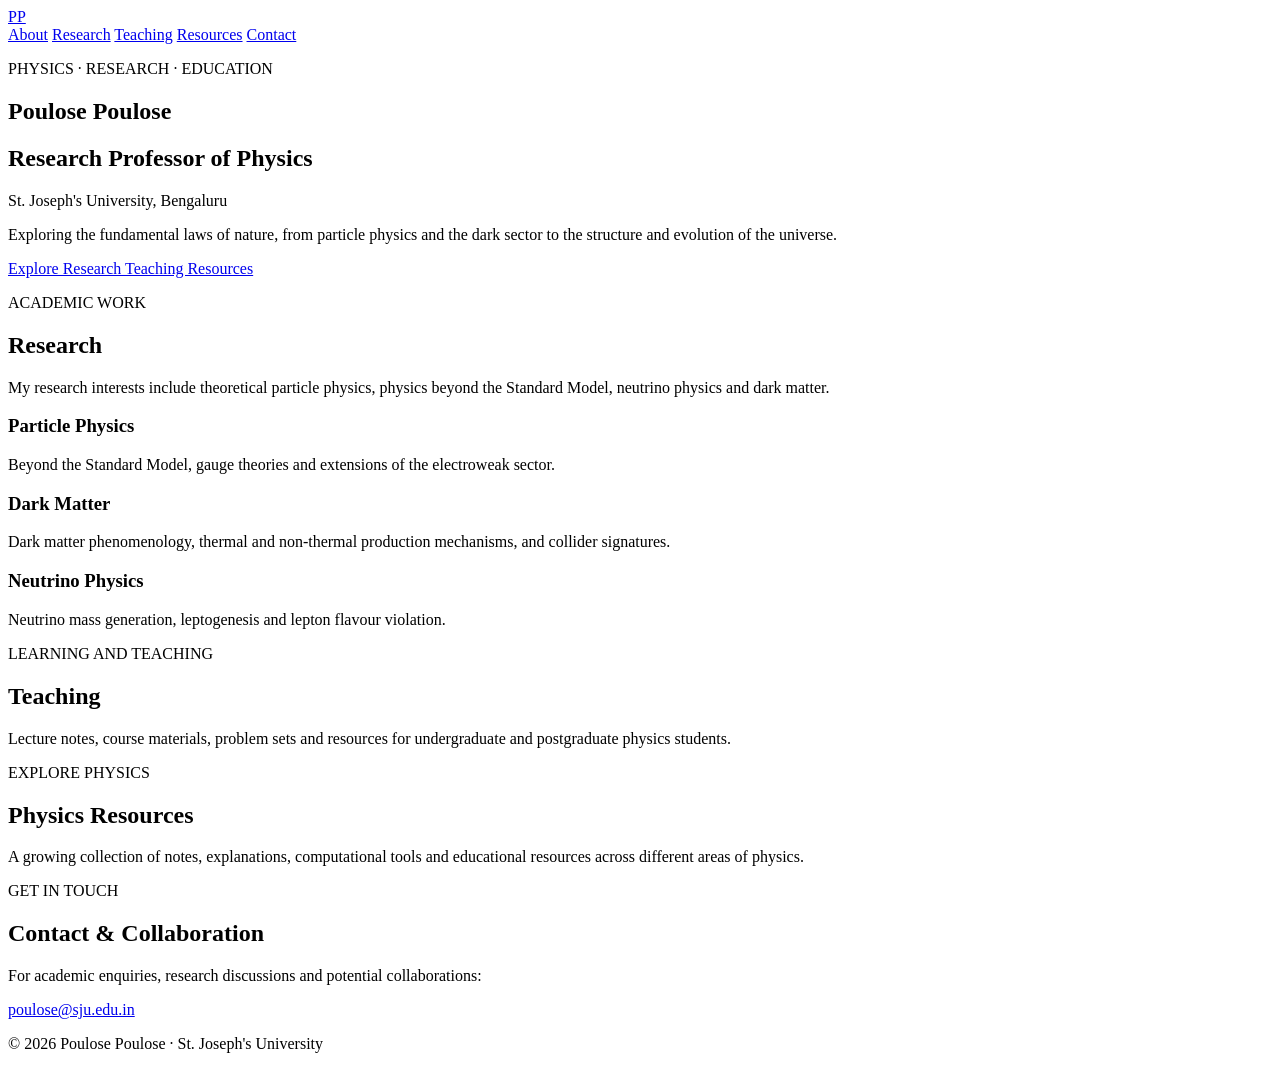
==== index.html @ 9ba7536d "Create index.html" ====
<!DOCTYPE html>
<html lang="en">

<head>
    <meta charset="UTF-8">
    <meta name="viewport"
          content="width=device-width, initial-scale=1.0">

    <title>Poulose Poulose | Physics</title>

    <meta name="description"
          content="Academic website of Poulose Poulose,
          Research Professor of Physics at St. Joseph's University,
          Bengaluru.">

    <link rel="stylesheet" href="style.css">
</head>

<body>

    <header>
        <nav class="navbar">
            <a href="index.html" class="logo">PP</a>

            <div class="nav-links">
                <a href="#about">About</a>
                <a href="#research">Research</a>
                <a href="#teaching">Teaching</a>
                <a href="#resources">Resources</a>
                <a href="#contact">Contact</a>
            </div>
        </nav>
    </header>

    <main>

        <section class="hero" id="about">

            <p class="eyebrow">PHYSICS · RESEARCH · EDUCATION</p>

            <h1>Poulose Poulose</h1>

            <h2>Research Professor of Physics</h2>

            <p class="affiliation">
                St. Joseph's University, Bengaluru
            </p>

            <p class="intro">
                Exploring the fundamental laws of nature,
                from particle physics and the dark sector
                to the structure and evolution of the universe.
            </p>

            <div class="hero-links">
                <a href="#research" class="primary-button">
                    Explore Research
                </a>
                <a href="#teaching" class="secondary-button">
                    Teaching Resources
                </a>
            </div>

        </section>

        <section class="content-section" id="research">

            <p class="eyebrow">ACADEMIC WORK</p>
            <h2>Research</h2>

            <p>
                My research interests include theoretical particle
                physics, physics beyond the Standard Model,
                neutrino physics and dark matter.
            </p>

            <div class="card-grid">

                <article class="info-card">
                    <h3>Particle Physics</h3>
                    <p>
                        Beyond the Standard Model, gauge theories
                        and extensions of the electroweak sector.
                    </p>
                </article>

                <article class="info-card">
                    <h3>Dark Matter</h3>
                    <p>
                        Dark matter phenomenology, thermal and
                        non-thermal production mechanisms,
                        and collider signatures.
                    </p>
                </article>

                <article class="info-card">
                    <h3>Neutrino Physics</h3>
                    <p>
                        Neutrino mass generation, leptogenesis
                        and lepton flavour violation.
                    </p>
                </article>

            </div>

        </section>

        <section class="content-section alternate"
                 id="teaching">

            <p class="eyebrow">LEARNING AND TEACHING</p>
            <h2>Teaching</h2>

            <p>
                Lecture notes, course materials, problem sets
                and resources for undergraduate and postgraduate
                physics students.
            </p>

        </section>

        <section class="content-section" id="resources">

            <p class="eyebrow">EXPLORE PHYSICS</p>
            <h2>Physics Resources</h2>

            <p>
                A growing collection of notes, explanations,
                computational tools and educational resources
                across different areas of physics.
            </p>

        </section>

        <section class="content-section alternate"
                 id="contact">

            <p class="eyebrow">GET IN TOUCH</p>
            <h2>Contact & Collaboration</h2>

            <p>
                For academic enquiries, research discussions
                and potential collaborations:
            </p>

            <p>
                <a href="mailto:poulose@sju.edu.in">
                    poulose@sju.edu.in
                </a>
            </p>

        </section>

    </main>

    <footer>
        <p>
            © 2026 Poulose Poulose · St. Joseph's University
        </p>
    </footer>

</body>
</html>
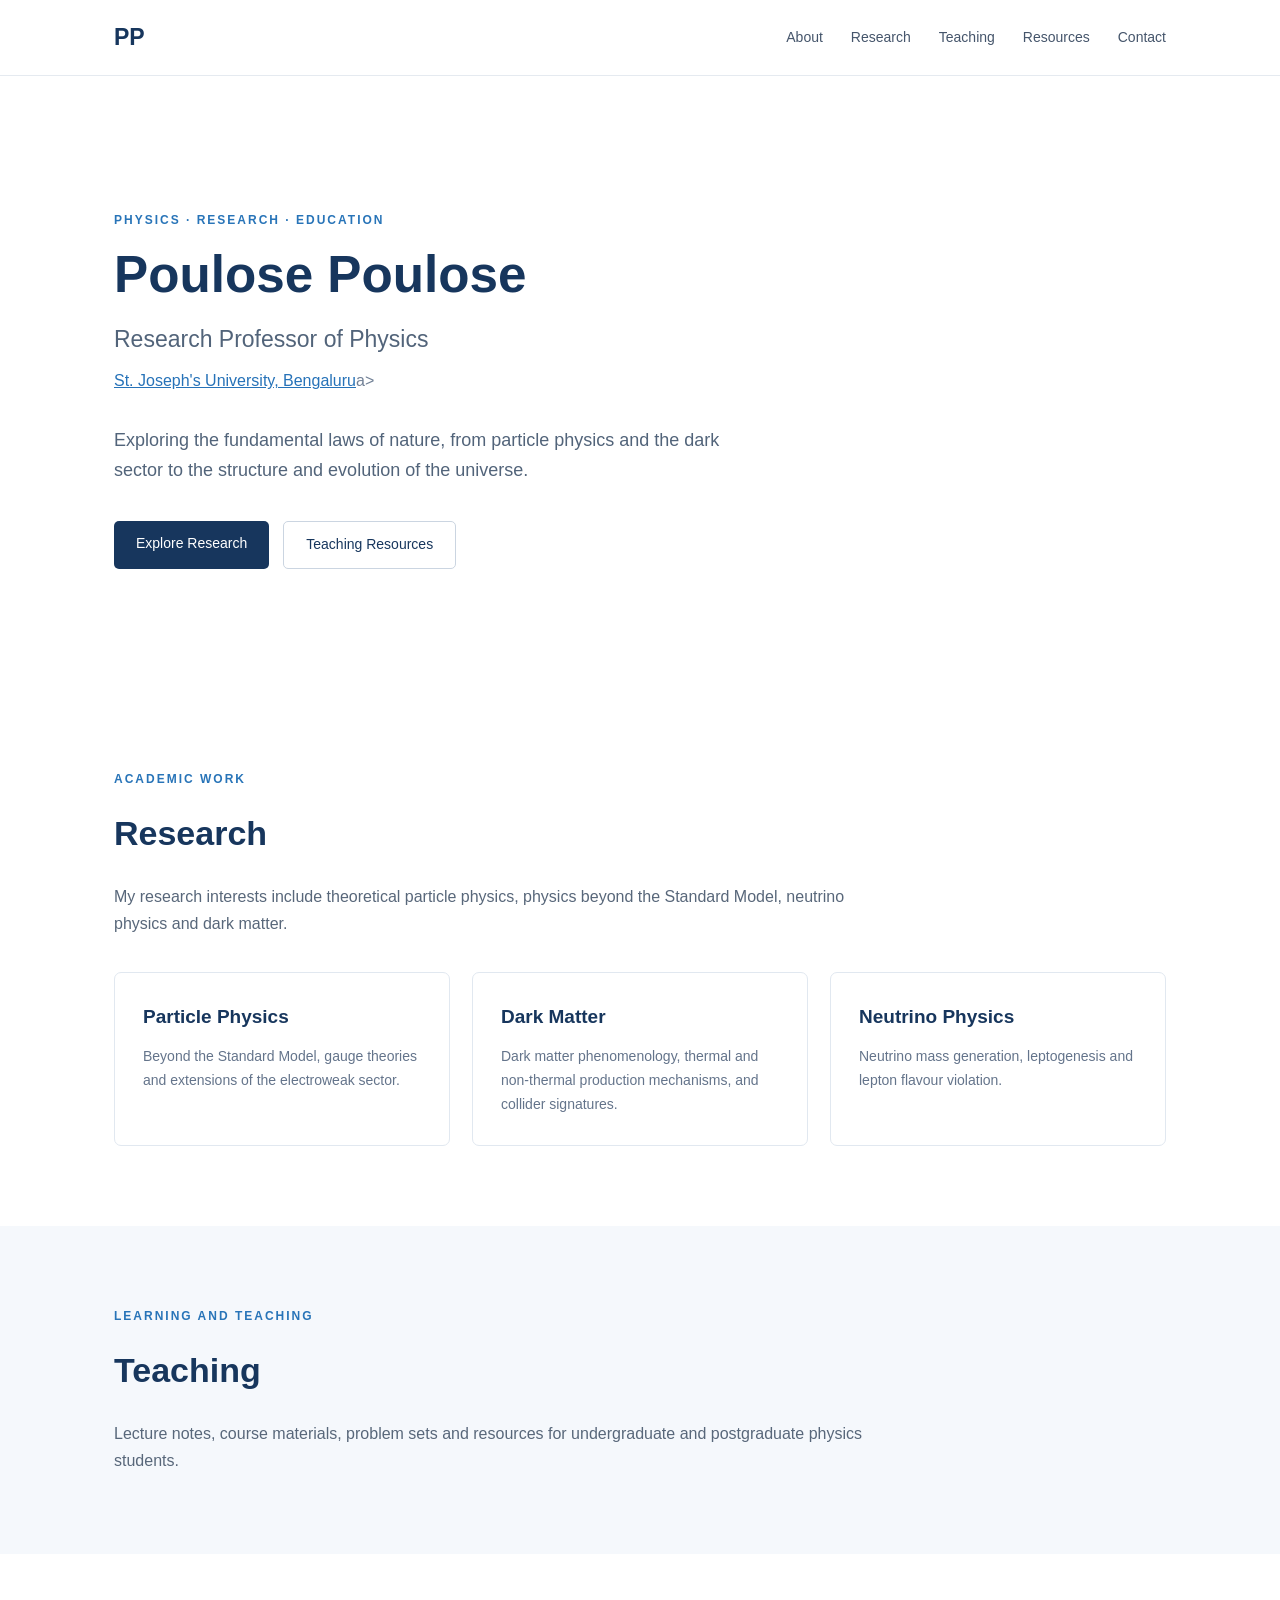
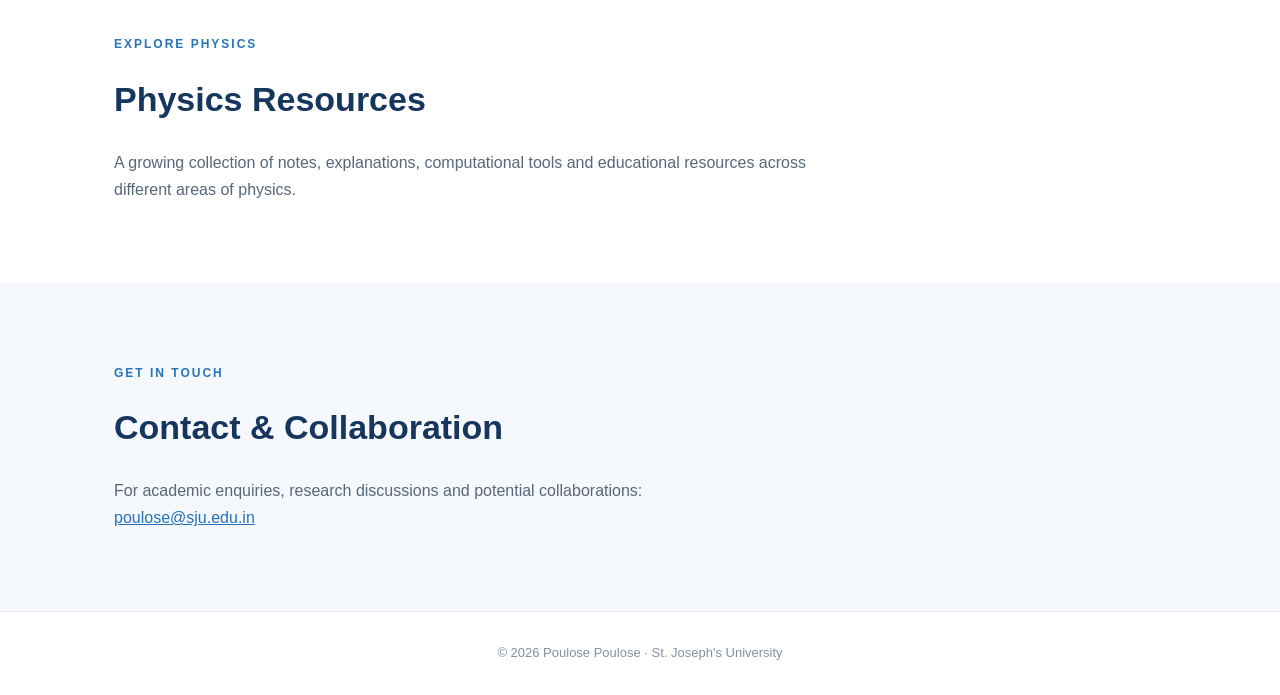
==== commit 8111404f: "Update index.html" ====
--- a/index.html
+++ b/index.html
@@ -44,7 +44,7 @@
             <h2>Research Professor of Physics</h2>
 
             <p class="affiliation">
-                St. Joseph's University, Bengaluru
+                <a href="https://www.sju.edu.in/school-of-physical-sciences/department-of-physics/department-of-physics"> St. Joseph's University, Bengaluru</a>a>
             </p>
 
             <p class="intro">
--- a/style.css
+++ b/style.css
@@ -0,0 +1,230 @@
+
+/* General settings */
+
+* {
+    margin: 0;
+    padding: 0;
+    box-sizing: border-box;
+}
+
+html {
+    scroll-behavior: smooth;
+}
+
+body {
+    font-family: -apple-system, BlinkMacSystemFont,
+                 "Segoe UI", sans-serif;
+    color: #263449;
+    background: #ffffff;
+    line-height: 1.7;
+     padding-top: 100px;
+}
+
+/* Navigation */
+
+header {
+    position: fixed;
+    top: 0;
+    left: 0;
+    width: 100%;
+    z-index: 1000;
+    border-bottom: 1px solid #e5eaf0;
+    background: #ffffff;
+}
+
+.navbar {
+    max-width: 1100px;
+    margin: auto;
+    padding: 18px 24px;
+    display: flex;
+    justify-content: space-between;
+    align-items: center;
+}
+
+.logo {
+    font-size: 23px;
+    font-weight: 700;
+    color: #17365d;
+    text-decoration: none;
+}
+
+.nav-links {
+    display: flex;
+    gap: 28px;
+}
+
+.nav-links a {
+    color: #45556b;
+    text-decoration: none;
+    font-size: 14px;
+}
+
+.nav-links a:hover {
+    color: #2672b8;
+}
+
+/* Main introduction */
+
+.hero {
+    max-width: 1100px;
+    margin: auto;
+    padding: 110px 24px 120px;
+}
+
+.eyebrow {
+    color: #2874b8;
+    font-size: 12px;
+    font-weight: 700;
+    letter-spacing: 2px;
+    margin-bottom: 16px;
+}
+
+.hero h1 {
+    font-size: clamp(42px, 4vw, 64px);
+    color: #17365d;
+    line-height: 1.15;
+    margin-bottom: 15px;
+}
+
+.hero h2 {
+    font-size: 23px;
+    font-weight: 500;
+    color: #52647a;
+}
+
+.affiliation {
+    color: #718096;
+    margin-top: 8px;
+}
+
+.intro {
+    max-width: 650px;
+    font-size: 18px;
+    margin-top: 30px;
+    color: #52647a;
+}
+
+/* Buttons */
+
+.hero-links {
+    display: flex;
+    gap: 14px;
+    margin-top: 35px;
+    flex-wrap: wrap;
+}
+
+.primary-button,
+.secondary-button {
+    display: inline-block;
+    padding: 11px 22px;
+    border-radius: 5px;
+    text-decoration: none;
+    font-size: 14px;
+}
+
+.primary-button {
+    background: #17365d;
+    color: white;
+}
+
+.secondary-button {
+    border: 1px solid #cbd5e1;
+    color: #17365d;
+}
+
+/* Content sections */
+
+.content-section {
+    padding: 80px 24px;
+    max-width: 1100px;
+    margin: auto;
+}
+
+.content-section h2 {
+    font-size: 34px;
+    color: #17365d;
+    margin-bottom: 20px;
+}
+
+.content-section > p:not(.eyebrow) {
+    max-width: 750px;
+    color: #58677a;
+}
+
+.alternate {
+    max-width: none;
+    background: #f5f8fc;
+    padding-left: max(24px, calc((100% - 1052px) / 2));
+    padding-right: max(24px, calc((100% - 1052px) / 2));
+}
+
+/* Research cards */
+
+.card-grid {
+    display: grid;
+    grid-template-columns: repeat(3, 1fr);
+    gap: 22px;
+    margin-top: 35px;
+}
+
+.info-card {
+    padding: 28px;
+    border: 1px solid #e1e8f0;
+    border-radius: 7px;
+    background: white;
+}
+
+.info-card h3 {
+    color: #17365d;
+    font-size: 19px;
+    margin-bottom: 12px;
+}
+
+.info-card p {
+    font-size: 14px;
+    color: #64748b;
+}
+
+/* Contact and footer */
+
+a {
+    color: #2672b8;
+}
+
+footer {
+    text-align: center;
+    padding: 30px 20px;
+    border-top: 1px solid #e5eaf0;
+    color: #8491a2;
+    font-size: 13px;
+}
+
+/* Mobile layout */
+
+@media (max-width: 700px) {
+
+    .navbar {
+        flex-direction: column;
+        gap: 15px;
+    }
+
+    .nav-links {
+        gap: 14px;
+        flex-wrap: wrap;
+        justify-content: center;
+    }
+
+    .hero {
+        padding-top: 75px;
+        padding-bottom: 80px;
+    }
+
+    .card-grid {
+        grid-template-columns: 1fr;
+    }
+
+    .content-section {
+        padding-top: 60px;
+        padding-bottom: 60px;
+    }
+}
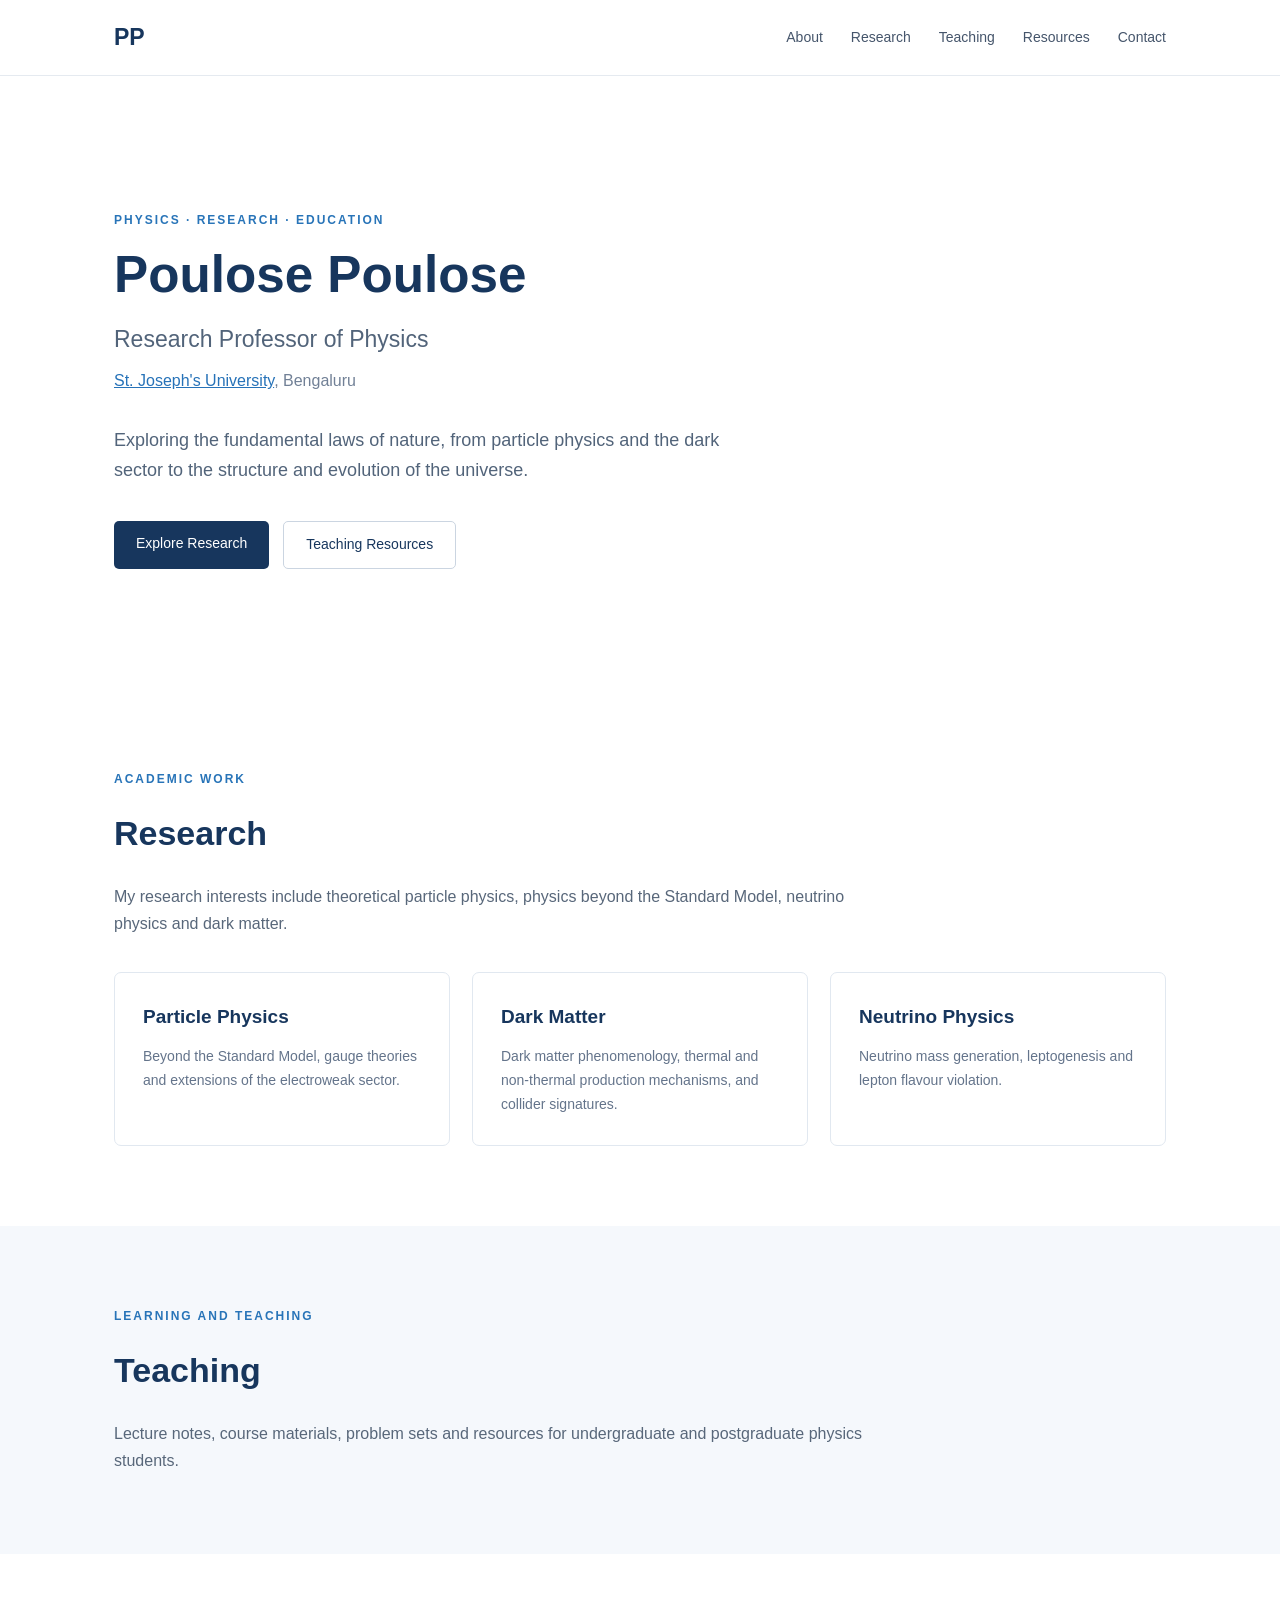
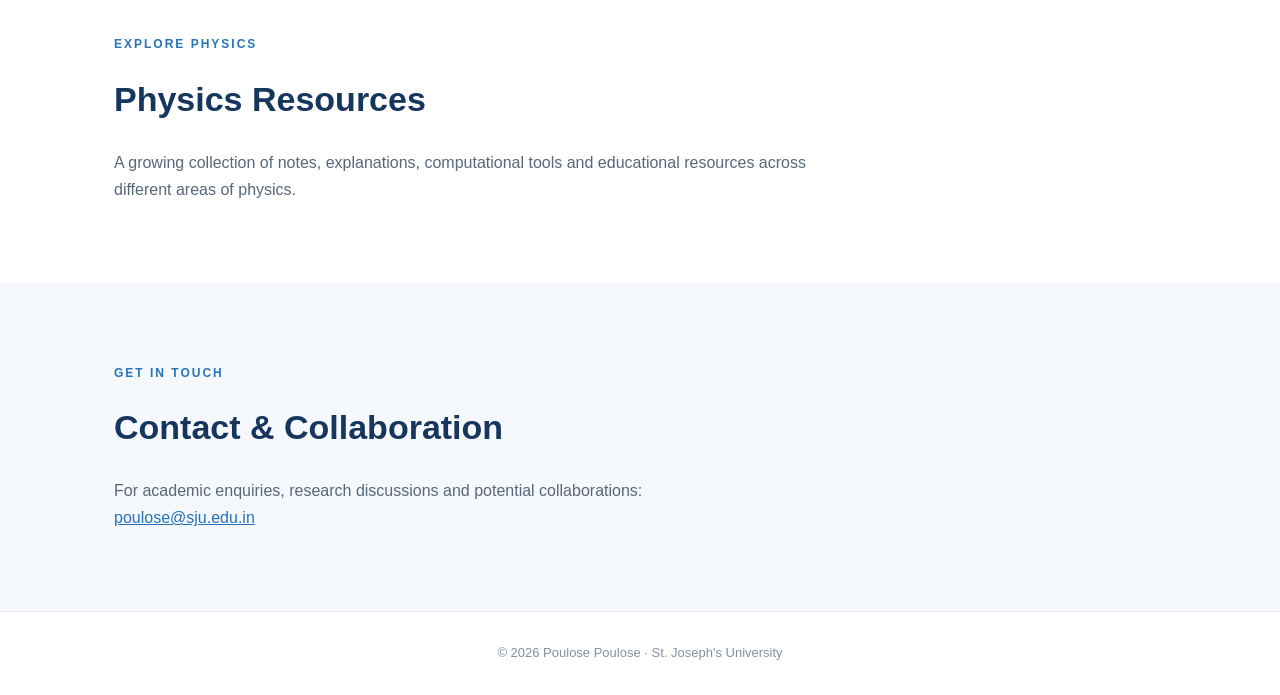
==== commit 3dff5f9f: "Update index.html" ====
--- a/index.html
+++ b/index.html
@@ -44,7 +44,7 @@
             <h2>Research Professor of Physics</h2>
 
             <p class="affiliation">
-                <a href="https://www.sju.edu.in/school-of-physical-sciences/department-of-physics/department-of-physics"> St. Joseph's University, Bengaluru</a>a>
+                <a href="https://www.sju.edu.in/school-of-physical-sciences/department-of-physics/department-of-physics"> St. Joseph's University</a>, Bengaluru
             </p>
 
             <p class="intro">
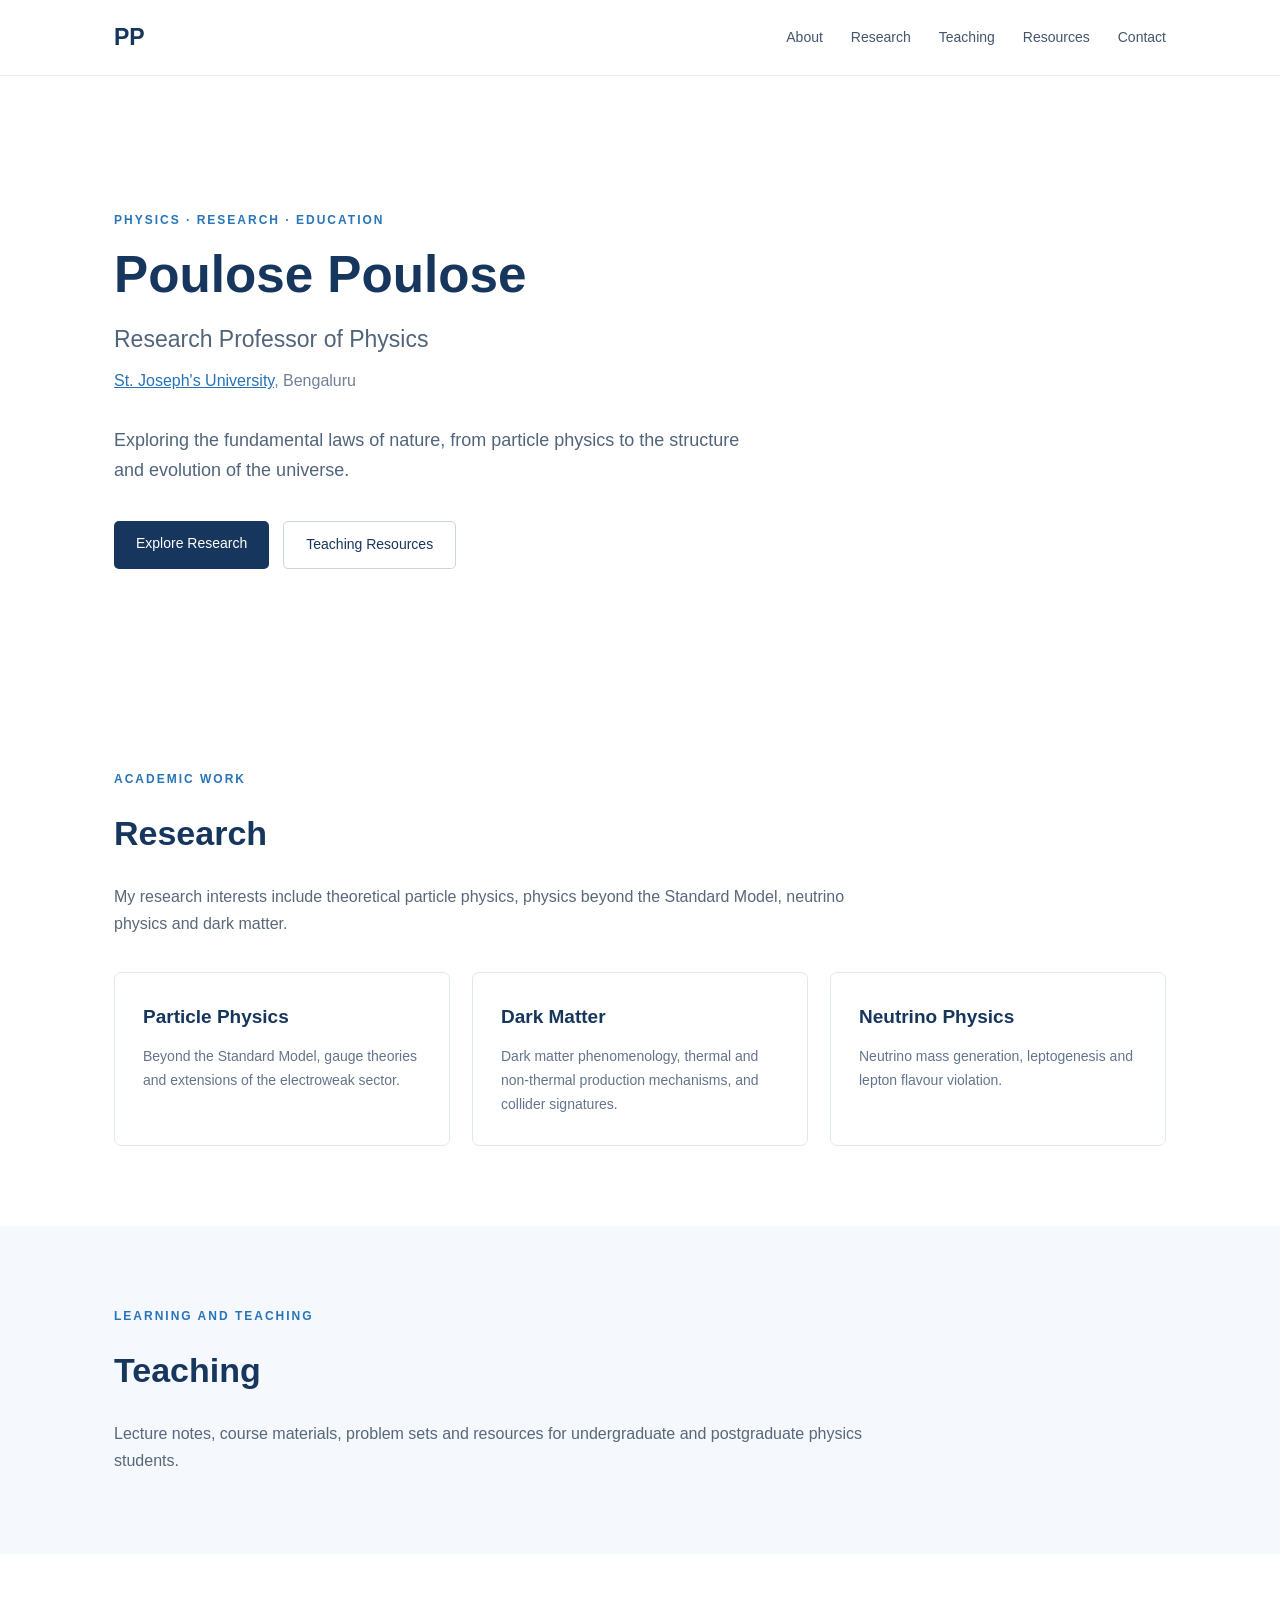
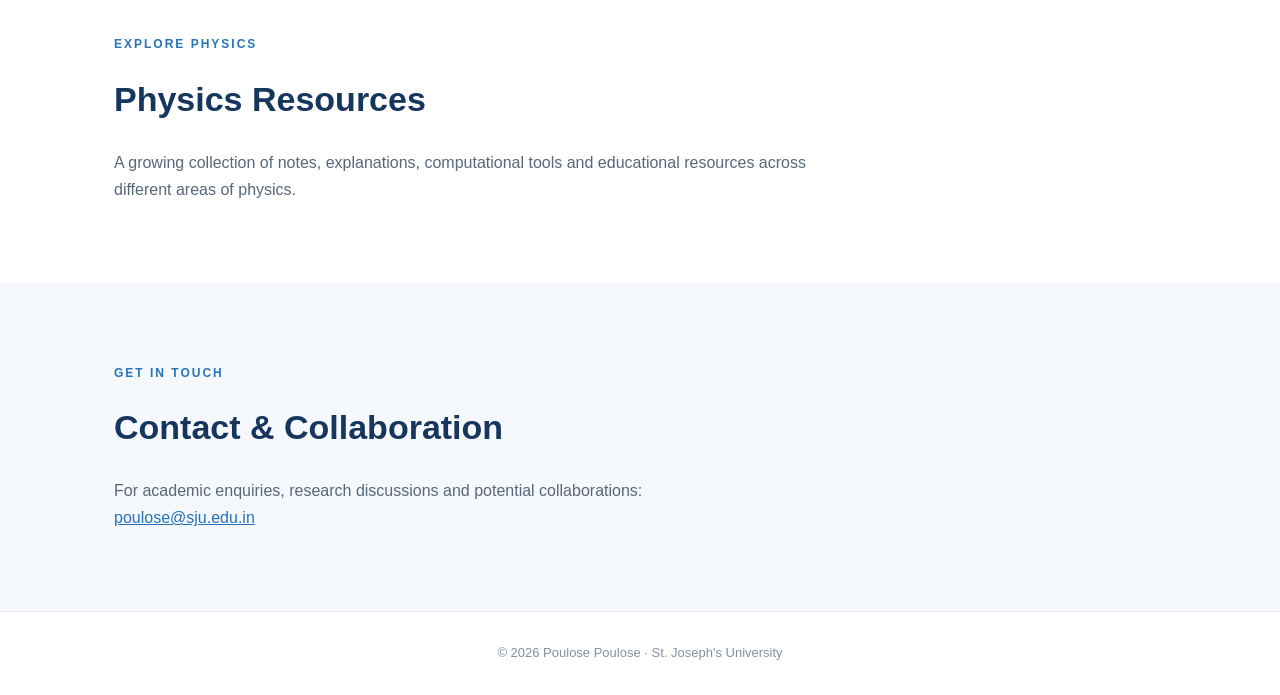
==== commit 8598a8bd: "Update index.html" ====
--- a/index.html
+++ b/index.html
@@ -49,7 +49,7 @@
 
             <p class="intro">
                 Exploring the fundamental laws of nature,
-                from particle physics and the dark sector
+                from particle physics 
                 to the structure and evolution of the universe.
             </p>
 
